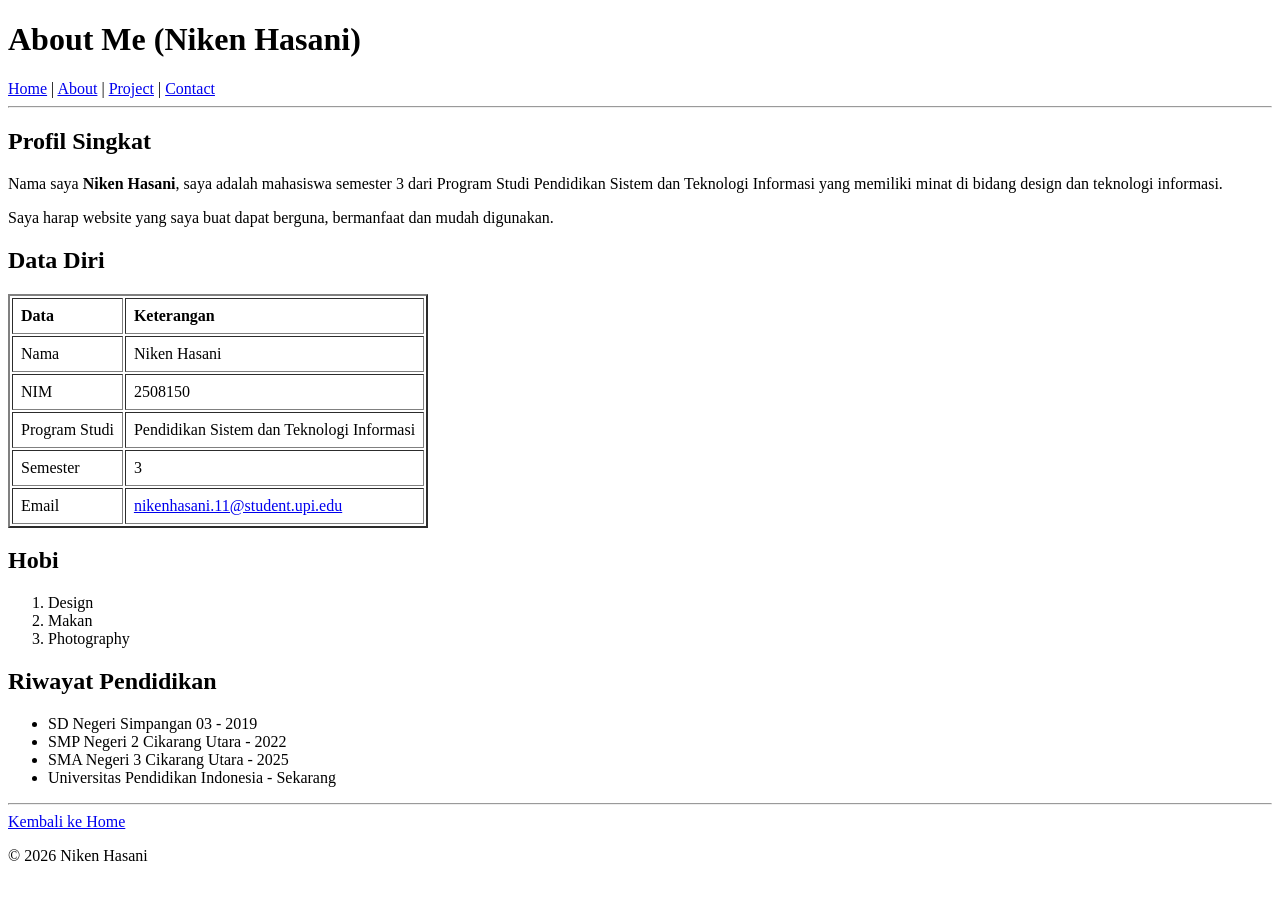
==== about.html @ b6a52de4 "Commit Pertama" ====
<!doctype html>
<html lang="id">
  <head>
    <meta charset="UTF-8" />
    <title>Niken Hasani's Profile</title>
  </head>
  <body>
    <h1>About Me (Niken Hasani)</h1>
    <nav>
      <a href="home.html">Home</a> | <a href="about.html">About</a> |
      <a href="project.html">Project</a> | <a href="contact.html">Contact</a>
    </nav>
    <hr />
    <h2>Profil Singkat</h2>
    <p>
      Nama saya <strong>Niken Hasani</strong>, saya adalah mahasiswa semester 3
      dari Program Studi Pendidikan Sistem dan Teknologi Informasi yang memiliki
      minat di bidang design dan teknologi informasi.
    </p>
    <p>
      Saya harap website yang saya buat dapat berguna, bermanfaat dan mudah
      digunakan.
    </p>
    <h2>Data Diri</h2>
    <table border="2" cellpadding="8">
      <tr>
        <td><strong>Data</strong></td>
        <td><strong>Keterangan</strong></td>
      </tr>
      <tr>
        <td>Nama</td>
        <td>Niken Hasani</td>
      </tr>
      <tr>
        <td>NIM</td>
        <td>2508150</td>
      </tr>
      <tr>
        <td>Program Studi</td>
        <td>Pendidikan Sistem dan Teknologi Informasi</td>
      </tr>
      <tr>
        <td>Semester</td>
        <td>3</td>
      </tr>
      <tr>
        <td>Email</td>
        <td>
          <a href="mailto:nikenhasani.11@student.upi.edu"
            >nikenhasani.11@student.upi.edu</a
          >
        </td>
      </tr>
    </table>
    <h2>Hobi</h2>
    <ol>
      <li>Design</li>
      <li>Makan</li>
      <li>Photography</li>
    </ol>
    <h2>Riwayat Pendidikan</h2>
    <ul>
      <li>SD Negeri Simpangan 03 - 2019</li>
      <li>SMP Negeri 2 Cikarang Utara - 2022</li>
      <li>SMA Negeri 3 Cikarang Utara - 2025</li>
      <li>Universitas Pendidikan Indonesia - Sekarang</li>
    </ul>
    <hr />
    <a href="home.html">Kembali ke Home</a>
    <p>© 2026 Niken Hasani</p>
  </body>
</html>
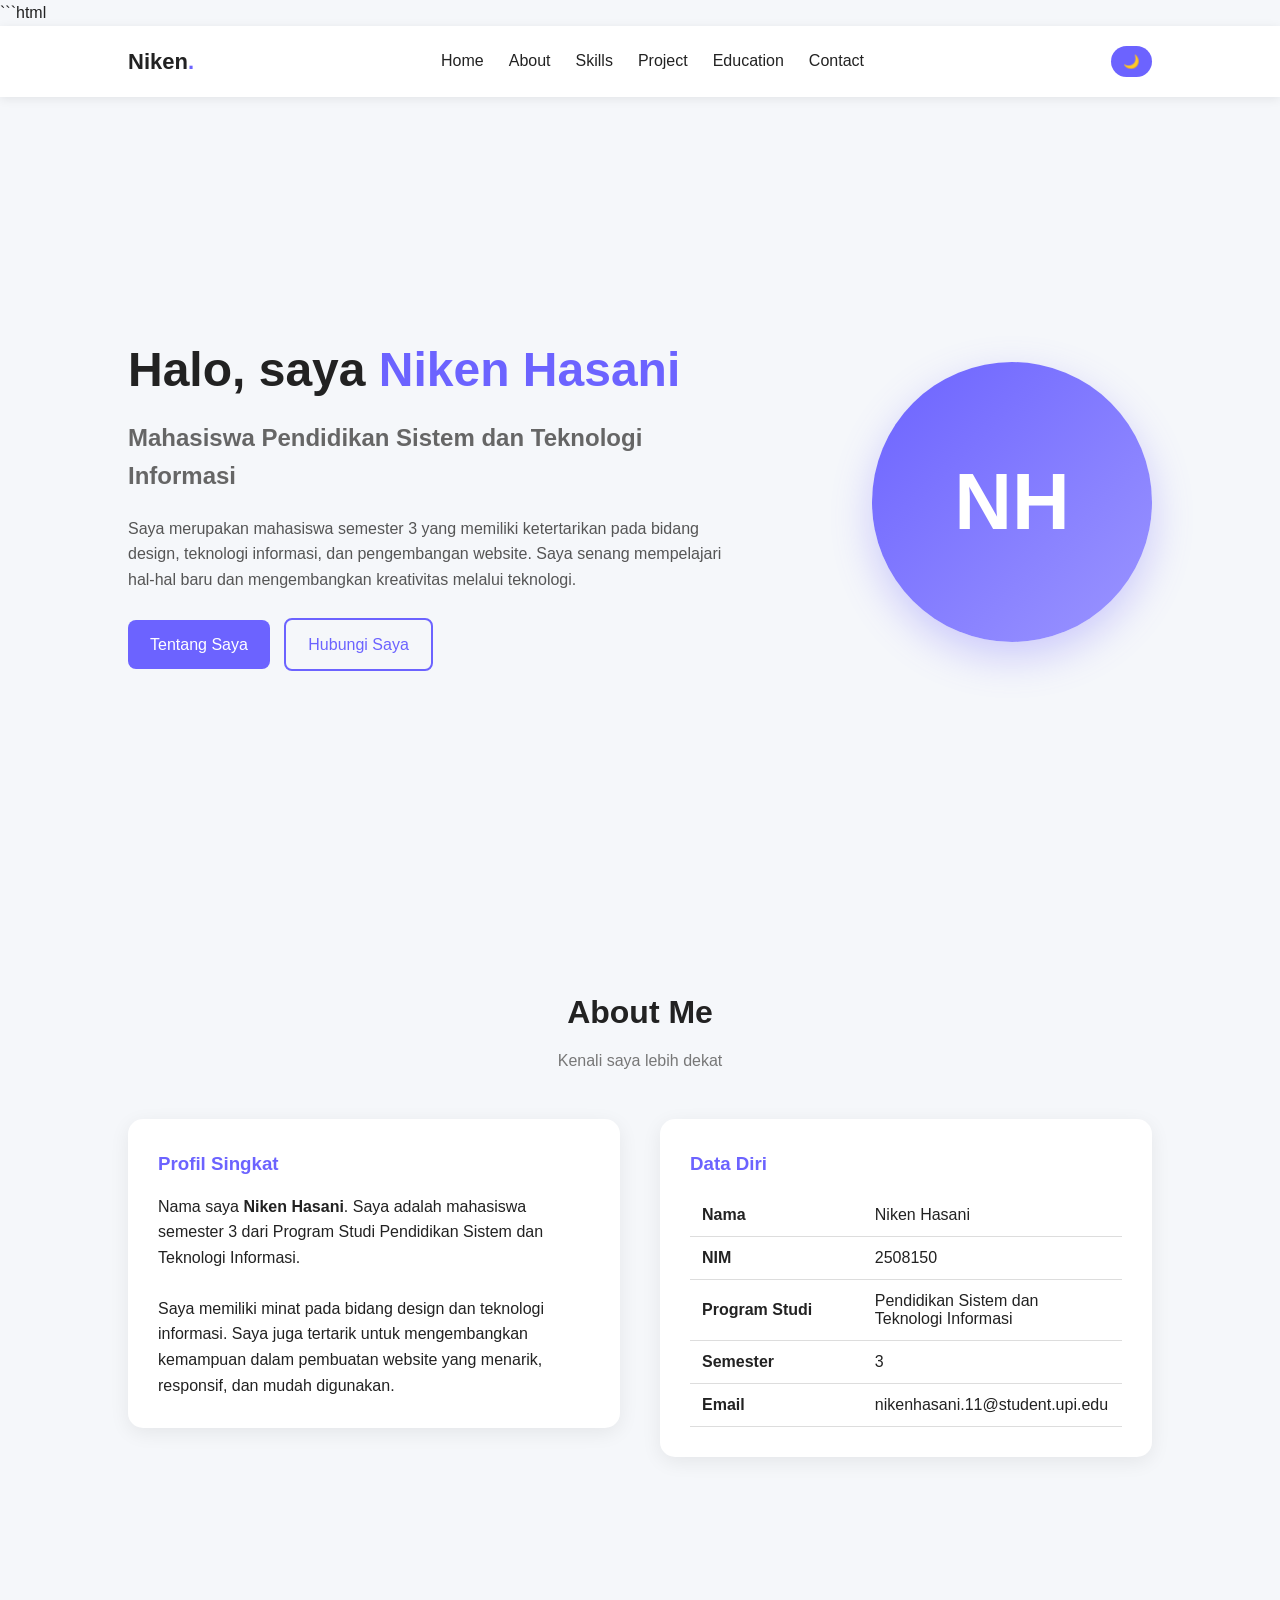
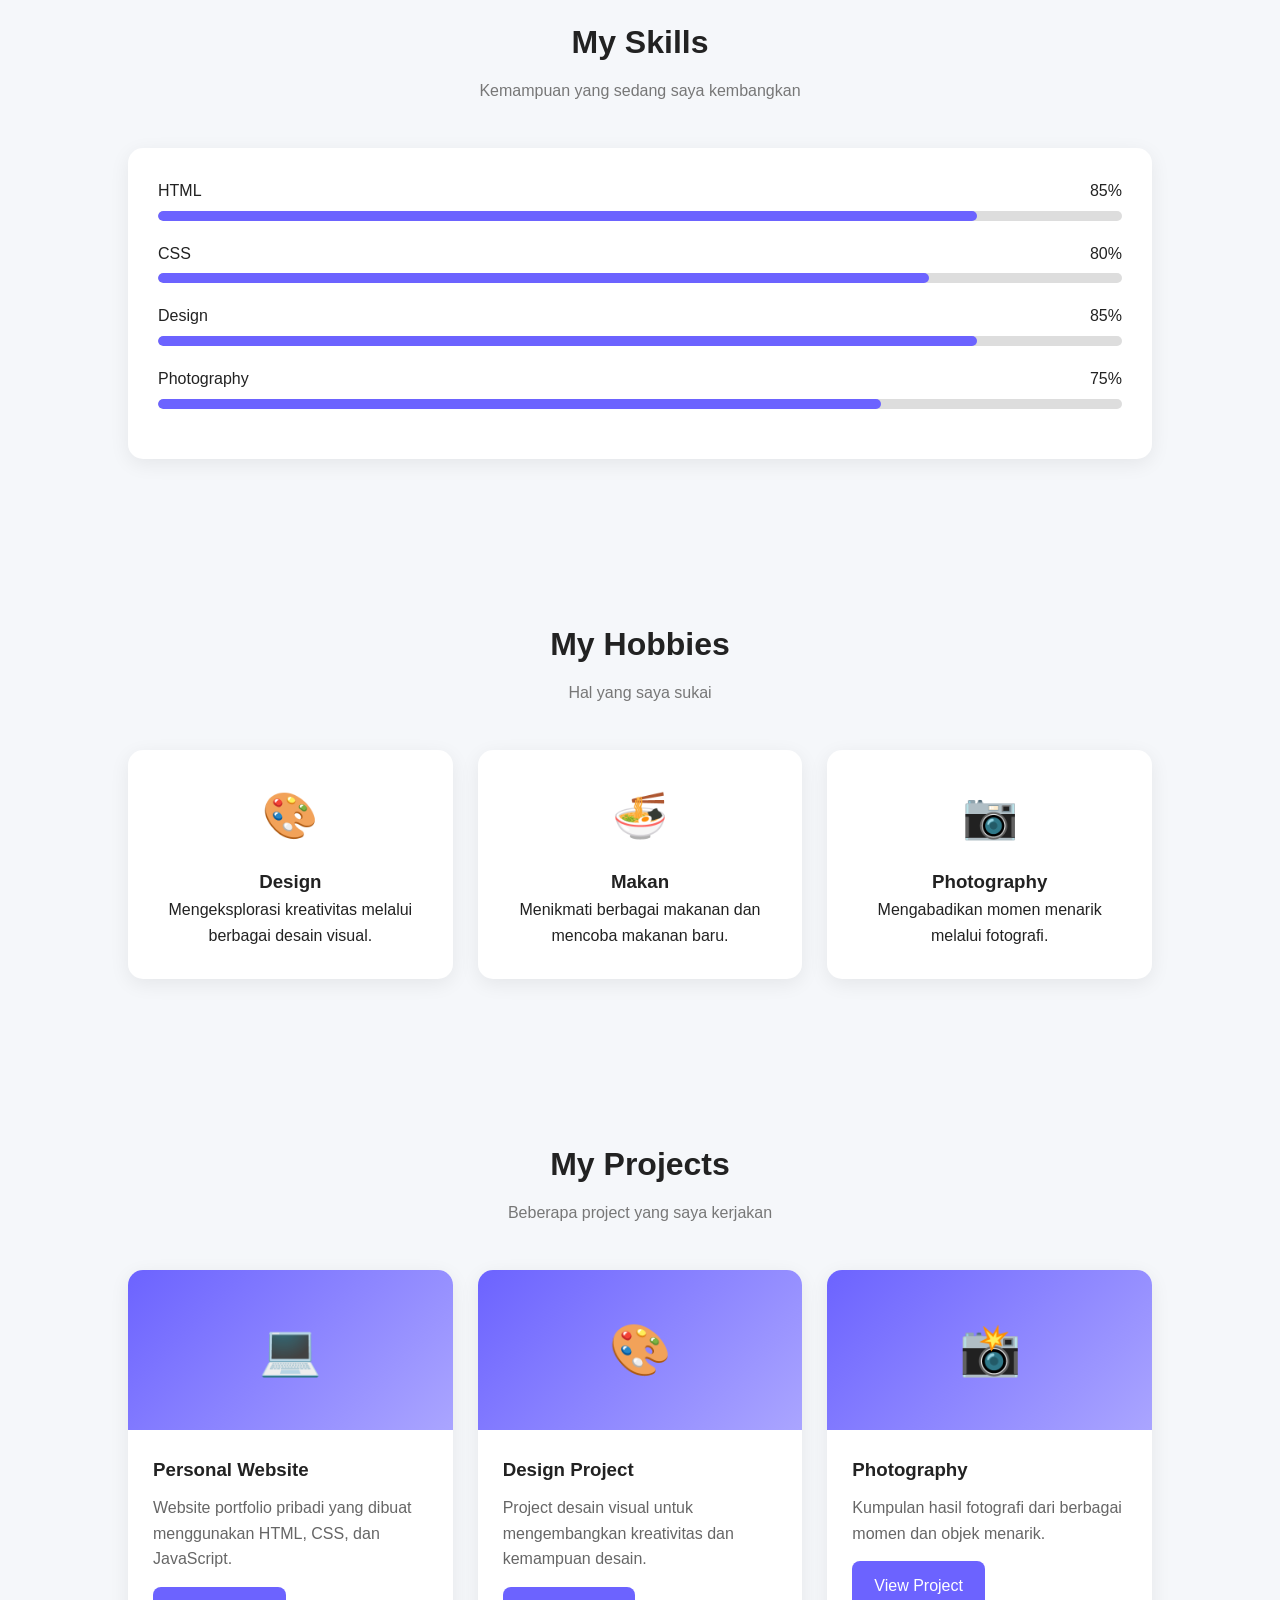
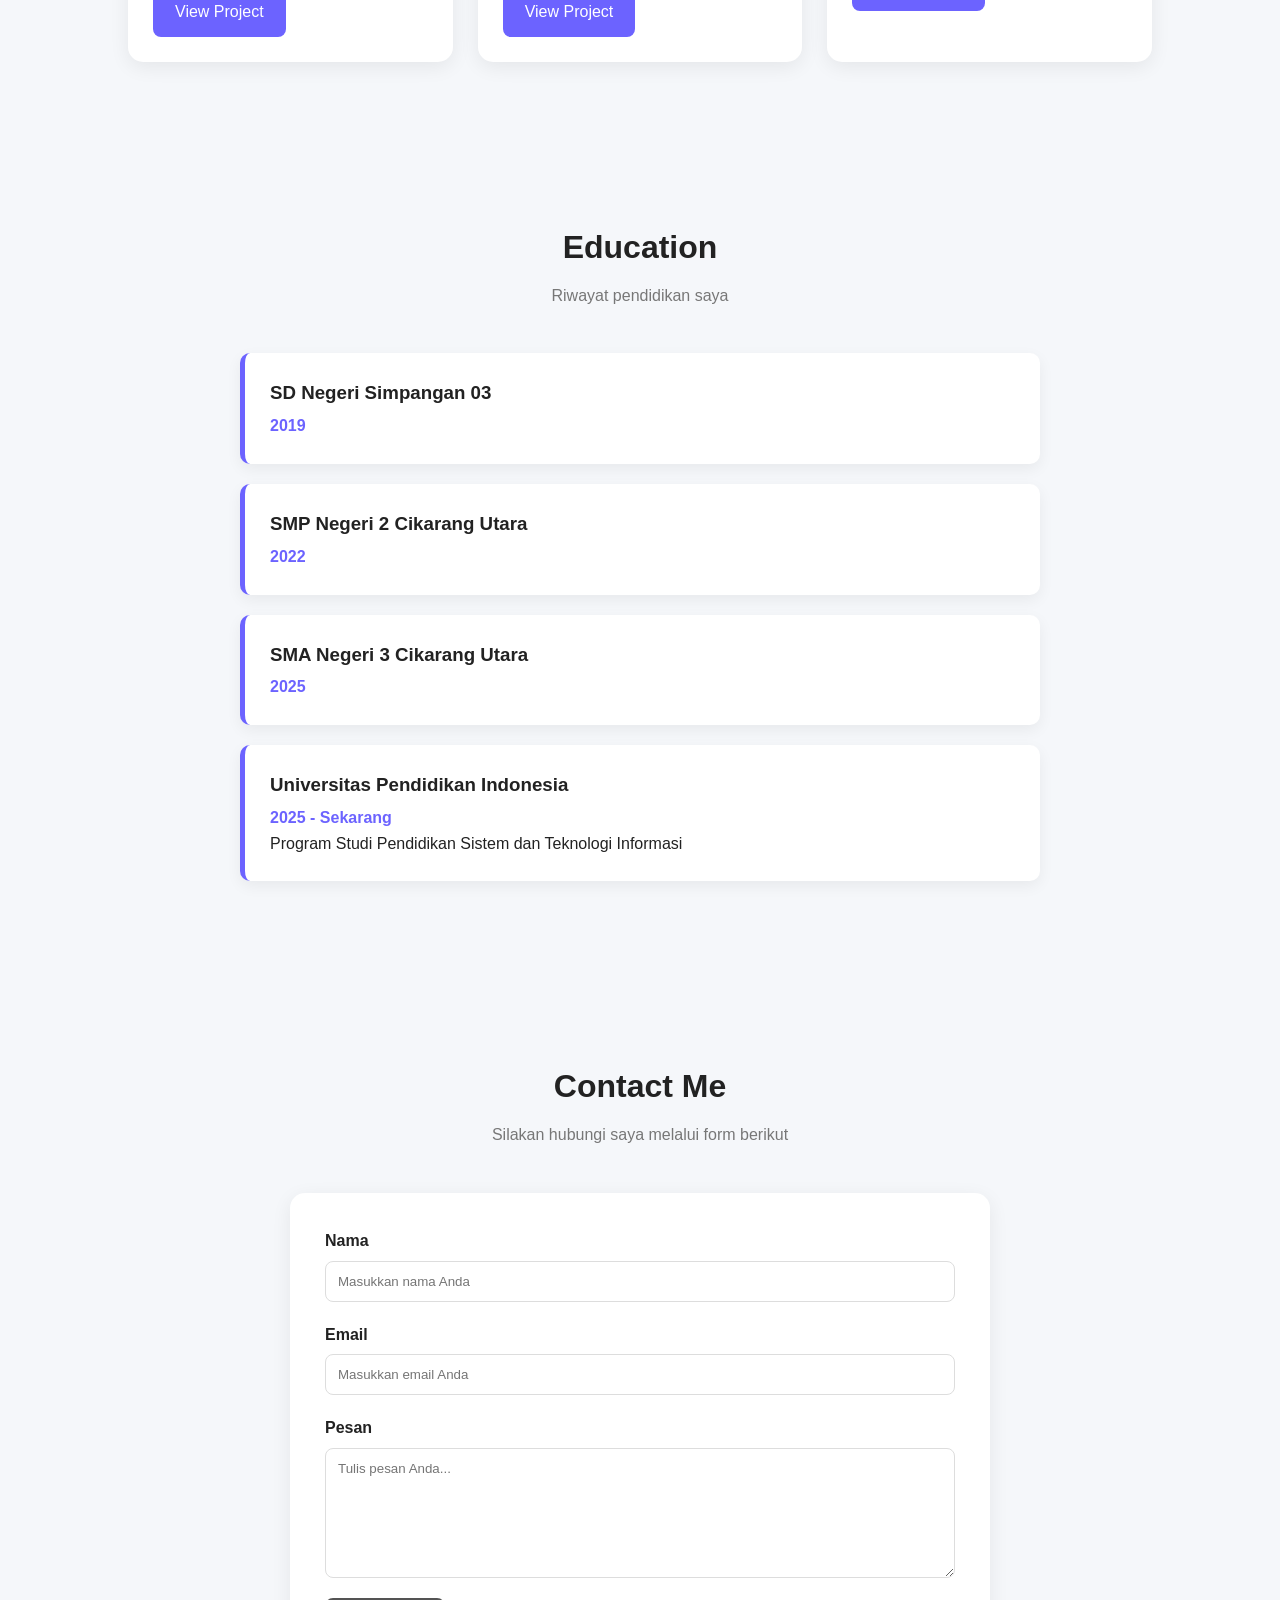
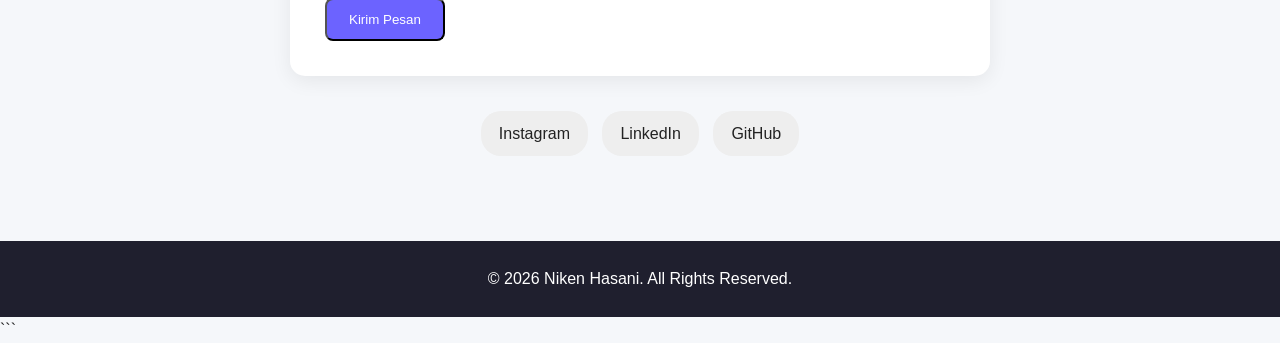
==== commit 25eebbe7: "membuat tab katalog" ====
--- a/about.html
+++ b/about.html
@@ -1,72 +1,941 @@
+```html
 <!doctype html>
 <html lang="id">
   <head>
     <meta charset="UTF-8" />
-    <title>Niken Hasani's Profile</title>
+    <meta name="viewport" content="width=device-width, initial-scale=1.0" />
+
+    <title>Niken Hasani | Portfolio</title>
+
+    <style>
+      /* =========================
+       RESET & GLOBAL
+    ========================== */
+      * {
+        margin: 0;
+        padding: 0;
+        box-sizing: border-box;
+        scroll-behavior: smooth;
+      }
+
+      body {
+        font-family: Arial, Helvetica, sans-serif;
+        line-height: 1.6;
+        background: #f5f7fa;
+        color: #222;
+        transition: 0.3s;
+      }
+
+      a {
+        text-decoration: none;
+        color: inherit;
+      }
+
+      section {
+        padding: 80px 10%;
+      }
+
+      /* =========================
+       NAVBAR
+    ========================== */
+      nav {
+        position: sticky;
+        top: 0;
+        z-index: 1000;
+
+        display: flex;
+        justify-content: space-between;
+        align-items: center;
+
+        padding: 18px 10%;
+        background: white;
+        box-shadow: 0 2px 10px rgba(0, 0, 0, 0.08);
+      }
+
+      .logo {
+        font-size: 22px;
+        font-weight: bold;
+      }
+
+      .logo span {
+        color: #6c63ff;
+      }
+
+      .nav-links {
+        display: flex;
+        gap: 25px;
+        list-style: none;
+      }
+
+      .nav-links a {
+        font-weight: 500;
+        transition: 0.3s;
+      }
+
+      .nav-links a:hover {
+        color: #6c63ff;
+      }
+
+      .theme-btn {
+        border: none;
+        background: #6c63ff;
+        color: white;
+        padding: 8px 12px;
+        border-radius: 20px;
+        cursor: pointer;
+      }
+
+      /* =========================
+       HERO
+    ========================== */
+      .hero {
+        min-height: 90vh;
+        display: flex;
+        justify-content: space-between;
+        align-items: center;
+        gap: 40px;
+      }
+
+      .hero-text {
+        max-width: 600px;
+        animation: fadeIn 1.2s ease;
+      }
+
+      .hero-text h1 {
+        font-size: 48px;
+        margin-bottom: 10px;
+      }
+
+      .hero-text h1 span {
+        color: #6c63ff;
+      }
+
+      .hero-text h2 {
+        color: #666;
+        margin-bottom: 20px;
+      }
+
+      .hero-text p {
+        margin-bottom: 25px;
+        color: #555;
+      }
+
+      .btn {
+        display: inline-block;
+        background: #6c63ff;
+        color: white;
+        padding: 12px 22px;
+        border-radius: 8px;
+        margin-right: 10px;
+        transition: 0.3s;
+      }
+
+      .btn:hover {
+        transform: translateY(-3px);
+        background: #574fd6;
+      }
+
+      .btn-outline {
+        background: transparent;
+        color: #6c63ff;
+        border: 2px solid #6c63ff;
+      }
+
+      .btn-outline:hover {
+        background: #6c63ff;
+        color: white;
+      }
+
+      .profile-image {
+        width: 280px;
+        height: 280px;
+        border-radius: 50%;
+        background: linear-gradient(135deg, #6c63ff, #9b95ff);
+        display: flex;
+        align-items: center;
+        justify-content: center;
+        color: white;
+        font-size: 80px;
+        font-weight: bold;
+        box-shadow: 0 15px 40px rgba(108, 99, 255, 0.3);
+      }
+
+      /* =========================
+       SECTION TITLE
+    ========================== */
+      .section-title {
+        text-align: center;
+        margin-bottom: 45px;
+      }
+
+      .section-title h2 {
+        font-size: 32px;
+        margin-bottom: 10px;
+      }
+
+      .section-title p {
+        color: #777;
+      }
+
+      /* =========================
+       ABOUT
+    ========================== */
+      .about-container {
+        display: grid;
+        grid-template-columns: 1fr 1fr;
+        gap: 40px;
+        align-items: start;
+      }
+
+      .about-card {
+        background: white;
+        padding: 30px;
+        border-radius: 15px;
+        box-shadow: 0 5px 20px rgba(0, 0, 0, 0.07);
+      }
+
+      .about-card h3 {
+        margin-bottom: 15px;
+        color: #6c63ff;
+      }
+
+      table {
+        width: 100%;
+        border-collapse: collapse;
+      }
+
+      td {
+        padding: 12px;
+        border-bottom: 1px solid #ddd;
+      }
+
+      td:first-child {
+        font-weight: bold;
+        width: 40%;
+      }
+
+      /* =========================
+       SKILLS
+    ========================== */
+      .skills {
+        margin-top: 25px;
+      }
+
+      .skill {
+        margin-bottom: 20px;
+      }
+
+      .skill-info {
+        display: flex;
+        justify-content: space-between;
+        margin-bottom: 7px;
+      }
+
+      .skill-bar {
+        height: 10px;
+        background: #ddd;
+        border-radius: 10px;
+        overflow: hidden;
+      }
+
+      .skill-progress {
+        height: 100%;
+        background: #6c63ff;
+        border-radius: 10px;
+      }
+
+      /* =========================
+       HOBI
+    ========================== */
+      .hobby-container {
+        display: grid;
+        grid-template-columns: repeat(3, 1fr);
+        gap: 25px;
+      }
+
+      .hobby-card {
+        background: white;
+        padding: 30px;
+        text-align: center;
+        border-radius: 15px;
+        transition: 0.3s;
+        box-shadow: 0 5px 20px rgba(0, 0, 0, 0.07);
+      }
+
+      .hobby-card:hover {
+        transform: translateY(-8px);
+      }
+
+      .hobby-icon {
+        font-size: 45px;
+        margin-bottom: 15px;
+      }
+
+      /* =========================
+       PROJECT
+    ========================== */
+      .project-container {
+        display: grid;
+        grid-template-columns: repeat(3, 1fr);
+        gap: 25px;
+      }
+
+      .project-card {
+        background: white;
+        border-radius: 15px;
+        overflow: hidden;
+        box-shadow: 0 5px 20px rgba(0, 0, 0, 0.07);
+        transition: 0.3s;
+      }
+
+      .project-card:hover {
+        transform: translateY(-8px);
+      }
+
+      .project-image {
+        height: 160px;
+        background: linear-gradient(135deg, #6c63ff, #aaa5ff);
+        display: flex;
+        justify-content: center;
+        align-items: center;
+        color: white;
+        font-size: 50px;
+      }
+
+      .project-content {
+        padding: 25px;
+      }
+
+      .project-content h3 {
+        margin-bottom: 10px;
+      }
+
+      .project-content p {
+        color: #666;
+        margin-bottom: 15px;
+      }
+
+      /* =========================
+       EDUCATION
+    ========================== */
+      .education {
+        max-width: 800px;
+        margin: auto;
+      }
+
+      .education-item {
+        background: white;
+        padding: 25px;
+        margin-bottom: 20px;
+        border-left: 5px solid #6c63ff;
+        border-radius: 10px;
+        box-shadow: 0 5px 15px rgba(0, 0, 0, 0.06);
+      }
+
+      .education-item h3 {
+        margin-bottom: 5px;
+      }
+
+      .education-item span {
+        color: #6c63ff;
+        font-weight: bold;
+      }
+
+      /* =========================
+       CONTACT
+    ========================== */
+      .contact-form {
+        max-width: 700px;
+        margin: auto;
+        background: white;
+        padding: 35px;
+        border-radius: 15px;
+        box-shadow: 0 5px 20px rgba(0, 0, 0, 0.07);
+      }
+
+      .form-group {
+        margin-bottom: 20px;
+      }
+
+      .form-group label {
+        display: block;
+        margin-bottom: 7px;
+        font-weight: bold;
+      }
+
+      .form-group input,
+      .form-group textarea {
+        width: 100%;
+        padding: 12px;
+        border: 1px solid #ddd;
+        border-radius: 8px;
+        font-family: inherit;
+      }
+
+      .form-group textarea {
+        height: 130px;
+        resize: vertical;
+      }
+
+      /* =========================
+       SOCIAL MEDIA
+    ========================== */
+      .social {
+        text-align: center;
+        margin-top: 30px;
+      }
+
+      .social a {
+        display: inline-block;
+        margin: 5px;
+        padding: 10px 18px;
+        background: #eee;
+        border-radius: 20px;
+        transition: 0.3s;
+      }
+
+      .social a:hover {
+        background: #6c63ff;
+        color: white;
+      }
+
+      /* =========================
+       FOOTER
+    ========================== */
+      footer {
+        text-align: center;
+        padding: 25px;
+        background: #1f1f2e;
+        color: white;
+      }
+
+      /* =========================
+       BACK TO TOP
+    ========================== */
+      #topBtn {
+        position: fixed;
+        right: 25px;
+        bottom: 25px;
+
+        display: none;
+
+        border: none;
+        background: #6c63ff;
+        color: white;
+
+        width: 45px;
+        height: 45px;
+
+        border-radius: 50%;
+        cursor: pointer;
+
+        font-size: 20px;
+      }
+
+      /* =========================
+       DARK MODE
+    ========================== */
+      body.dark {
+        background: #121212;
+        color: #eee;
+      }
+
+      body.dark nav,
+      body.dark .about-card,
+      body.dark .hobby-card,
+      body.dark .project-card,
+      body.dark .education-item,
+      body.dark .contact-form {
+        background: #1e1e1e;
+        color: #eee;
+      }
+
+      body.dark .hero-text p,
+      body.dark .section-title p,
+      body.dark .project-content p {
+        color: #bbb;
+      }
+
+      body.dark td {
+        border-bottom-color: #444;
+      }
+
+      body.dark .social a {
+        background: #333;
+        color: white;
+      }
+
+      /* =========================
+       ANIMATION
+    ========================== */
+      @keyframes fadeIn {
+        from {
+          opacity: 0;
+          transform: translateY(30px);
+        }
+
+        to {
+          opacity: 1;
+          transform: translateY(0);
+        }
+      }
+
+      /* =========================
+       RESPONSIVE
+    ========================== */
+      @media (max-width: 768px) {
+        nav {
+          flex-direction: column;
+          gap: 15px;
+        }
+
+        .nav-links {
+          gap: 12px;
+          flex-wrap: wrap;
+          justify-content: center;
+        }
+
+        section {
+          padding: 60px 6%;
+        }
+
+        .hero {
+          flex-direction: column-reverse;
+          text-align: center;
+        }
+
+        .hero-text h1 {
+          font-size: 36px;
+        }
+
+        .profile-image {
+          width: 220px;
+          height: 220px;
+          font-size: 60px;
+        }
+
+        .about-container {
+          grid-template-columns: 1fr;
+        }
+
+        .hobby-container,
+        .project-container {
+          grid-template-columns: 1fr;
+        }
+      }
+    </style>
   </head>
+
   <body>
-    <h1>About Me (Niken Hasani)</h1>
+    <!-- =========================
+       NAVIGATION
+  ========================== -->
+
     <nav>
-      <a href="home.html">Home</a> | <a href="about.html">About</a> |
-      <a href="project.html">Project</a> | <a href="contact.html">Contact</a>
+      <div class="logo">Niken<span>.</span></div>
+
+      <ul class="nav-links">
+        <li><a href="#home">Home</a></li>
+        <li><a href="#about">About</a></li>
+        <li><a href="#skills">Skills</a></li>
+        <li><a href="#project">Project</a></li>
+        <li><a href="#education">Education</a></li>
+        <li><a href="#contact">Contact</a></li>
+      </ul>
+
+      <button class="theme-btn" onclick="toggleDarkMode()">🌙</button>
     </nav>
-    <hr />
-    <h2>Profil Singkat</h2>
-    <p>
-      Nama saya <strong>Niken Hasani</strong>, saya adalah mahasiswa semester 3
-      dari Program Studi Pendidikan Sistem dan Teknologi Informasi yang memiliki
-      minat di bidang design dan teknologi informasi.
-    </p>
-    <p>
-      Saya harap website yang saya buat dapat berguna, bermanfaat dan mudah
-      digunakan.
-    </p>
-    <h2>Data Diri</h2>
-    <table border="2" cellpadding="8">
-      <tr>
-        <td><strong>Data</strong></td>
-        <td><strong>Keterangan</strong></td>
-      </tr>
-      <tr>
-        <td>Nama</td>
-        <td>Niken Hasani</td>
-      </tr>
-      <tr>
-        <td>NIM</td>
-        <td>2508150</td>
-      </tr>
-      <tr>
-        <td>Program Studi</td>
-        <td>Pendidikan Sistem dan Teknologi Informasi</td>
-      </tr>
-      <tr>
-        <td>Semester</td>
-        <td>3</td>
-      </tr>
-      <tr>
-        <td>Email</td>
-        <td>
-          <a href="mailto:nikenhasani.11@student.upi.edu"
-            >nikenhasani.11@student.upi.edu</a
-          >
-        </td>
-      </tr>
-    </table>
-    <h2>Hobi</h2>
-    <ol>
-      <li>Design</li>
-      <li>Makan</li>
-      <li>Photography</li>
-    </ol>
-    <h2>Riwayat Pendidikan</h2>
-    <ul>
-      <li>SD Negeri Simpangan 03 - 2019</li>
-      <li>SMP Negeri 2 Cikarang Utara - 2022</li>
-      <li>SMA Negeri 3 Cikarang Utara - 2025</li>
-      <li>Universitas Pendidikan Indonesia - Sekarang</li>
-    </ul>
-    <hr />
-    <a href="home.html">Kembali ke Home</a>
-    <p>© 2026 Niken Hasani</p>
+
+    <!-- =========================
+       HOME
+  ========================== -->
+
+    <section id="home" class="hero">
+      <div class="hero-text">
+        <h1>Halo, saya <span>Niken Hasani</span></h1>
+
+        <h2>Mahasiswa Pendidikan Sistem dan Teknologi Informasi</h2>
+
+        <p>
+          Saya merupakan mahasiswa semester 3 yang memiliki ketertarikan pada
+          bidang design, teknologi informasi, dan pengembangan website. Saya
+          senang mempelajari hal-hal baru dan mengembangkan kreativitas melalui
+          teknologi.
+        </p>
+
+        <a href="#about" class="btn"> Tentang Saya </a>
+
+        <a href="#contact" class="btn btn-outline"> Hubungi Saya </a>
+      </div>
+
+      <div class="profile-image">NH</div>
+    </section>
+
+    <!-- =========================
+       ABOUT
+  ========================== -->
+
+    <section id="about">
+      <div class="section-title">
+        <h2>About Me</h2>
+        <p>Kenali saya lebih dekat</p>
+      </div>
+
+      <div class="about-container">
+        <div class="about-card">
+          <h3>Profil Singkat</h3>
+
+          <p>
+            Nama saya <strong>Niken Hasani</strong>. Saya adalah mahasiswa
+            semester 3 dari Program Studi Pendidikan Sistem dan Teknologi
+            Informasi.
+          </p>
+
+          <br />
+
+          <p>
+            Saya memiliki minat pada bidang design dan teknologi informasi. Saya
+            juga tertarik untuk mengembangkan kemampuan dalam pembuatan website
+            yang menarik, responsif, dan mudah digunakan.
+          </p>
+        </div>
+
+        <div class="about-card">
+          <h3>Data Diri</h3>
+
+          <table>
+            <tr>
+              <td>Nama</td>
+              <td>Niken Hasani</td>
+            </tr>
+
+            <tr>
+              <td>NIM</td>
+              <td>2508150</td>
+            </tr>
+
+            <tr>
+              <td>Program Studi</td>
+              <td>Pendidikan Sistem dan Teknologi Informasi</td>
+            </tr>
+
+            <tr>
+              <td>Semester</td>
+              <td>3</td>
+            </tr>
+
+            <tr>
+              <td>Email</td>
+              <td>
+                <a href="mailto:nikenhasani.11@student.upi.edu">
+                  nikenhasani.11@student.upi.edu
+                </a>
+              </td>
+            </tr>
+          </table>
+        </div>
+      </div>
+    </section>
+
+    <!-- =========================
+       SKILLS
+  ========================== -->
+
+    <section id="skills">
+      <div class="section-title">
+        <h2>My Skills</h2>
+        <p>Kemampuan yang sedang saya kembangkan</p>
+      </div>
+
+      <div class="about-card skills">
+        <div class="skill">
+          <div class="skill-info">
+            <span>HTML</span>
+            <span>85%</span>
+          </div>
+
+          <div class="skill-bar">
+            <div class="skill-progress" style="width: 85%"></div>
+          </div>
+        </div>
+
+        <div class="skill">
+          <div class="skill-info">
+            <span>CSS</span>
+            <span>80%</span>
+          </div>
+
+          <div class="skill-bar">
+            <div class="skill-progress" style="width: 80%"></div>
+          </div>
+        </div>
+
+        <div class="skill">
+          <div class="skill-info">
+            <span>Design</span>
+            <span>85%</span>
+          </div>
+
+          <div class="skill-bar">
+            <div class="skill-progress" style="width: 85%"></div>
+          </div>
+        </div>
+
+        <div class="skill">
+          <div class="skill-info">
+            <span>Photography</span>
+            <span>75%</span>
+          </div>
+
+          <div class="skill-bar">
+            <div class="skill-progress" style="width: 75%"></div>
+          </div>
+        </div>
+      </div>
+    </section>
+
+    <!-- =========================
+       HOBBY
+  ========================== -->
+
+    <section>
+      <div class="section-title">
+        <h2>My Hobbies</h2>
+        <p>Hal yang saya sukai</p>
+      </div>
+
+      <div class="hobby-container">
+        <div class="hobby-card">
+          <div class="hobby-icon">🎨</div>
+          <h3>Design</h3>
+          <p>Mengeksplorasi kreativitas melalui berbagai desain visual.</p>
+        </div>
+
+        <div class="hobby-card">
+          <div class="hobby-icon">🍜</div>
+          <h3>Makan</h3>
+          <p>Menikmati berbagai makanan dan mencoba makanan baru.</p>
+        </div>
+
+        <div class="hobby-card">
+          <div class="hobby-icon">📷</div>
+          <h3>Photography</h3>
+          <p>Mengabadikan momen menarik melalui fotografi.</p>
+        </div>
+      </div>
+    </section>
+
+    <!-- =========================
+       PROJECT
+  ========================== -->
+
+    <section id="project">
+      <div class="section-title">
+        <h2>My Projects</h2>
+        <p>Beberapa project yang saya kerjakan</p>
+      </div>
+
+      <div class="project-container">
+        <div class="project-card">
+          <div class="project-image">💻</div>
+
+          <div class="project-content">
+            <h3>Personal Website</h3>
+
+            <p>
+              Website portfolio pribadi yang dibuat menggunakan HTML, CSS, dan
+              JavaScript.
+            </p>
+
+            <a href="#" class="btn"> View Project </a>
+          </div>
+        </div>
+
+        <div class="project-card">
+          <div class="project-image">🎨</div>
+
+          <div class="project-content">
+            <h3>Design Project</h3>
+
+            <p>
+              Project desain visual untuk mengembangkan kreativitas dan
+              kemampuan desain.
+            </p>
+
+            <a href="#" class="btn"> View Project </a>
+          </div>
+        </div>
+
+        <div class="project-card">
+          <div class="project-image">📸</div>
+
+          <div class="project-content">
+            <h3>Photography</h3>
+
+            <p>
+              Kumpulan hasil fotografi dari berbagai momen dan objek menarik.
+            </p>
+
+            <a href="#" class="btn"> View Project </a>
+          </div>
+        </div>
+      </div>
+    </section>
+
+    <!-- =========================
+       EDUCATION
+  ========================== -->
+
+    <section id="education">
+      <div class="section-title">
+        <h2>Education</h2>
+        <p>Riwayat pendidikan saya</p>
+      </div>
+
+      <div class="education">
+        <div class="education-item">
+          <h3>SD Negeri Simpangan 03</h3>
+          <span>2019</span>
+        </div>
+
+        <div class="education-item">
+          <h3>SMP Negeri 2 Cikarang Utara</h3>
+          <span>2022</span>
+        </div>
+
+        <div class="education-item">
+          <h3>SMA Negeri 3 Cikarang Utara</h3>
+          <span>2025</span>
+        </div>
+
+        <div class="education-item">
+          <h3>Universitas Pendidikan Indonesia</h3>
+          <span>2025 - Sekarang</span>
+
+          <p>Program Studi Pendidikan Sistem dan Teknologi Informasi</p>
+        </div>
+      </div>
+    </section>
+
+    <!-- =========================
+       CONTACT
+  ========================== -->
+
+    <section id="contact">
+      <div class="section-title">
+        <h2>Contact Me</h2>
+        <p>Silakan hubungi saya melalui form berikut</p>
+      </div>
+
+      <form class="contact-form" onsubmit="sendMessage(event)">
+        <div class="form-group">
+          <label for="name"> Nama </label>
+
+          <input
+            type="text"
+            id="name"
+            placeholder="Masukkan nama Anda"
+            required
+          />
+        </div>
+
+        <div class="form-group">
+          <label for="email"> Email </label>
+
+          <input
+            type="email"
+            id="email"
+            placeholder="Masukkan email Anda"
+            required
+          />
+        </div>
+
+        <div class="form-group">
+          <label for="message"> Pesan </label>
+
+          <textarea
+            id="message"
+            placeholder="Tulis pesan Anda..."
+            required
+          ></textarea>
+        </div>
+
+        <button type="submit" class="btn">Kirim Pesan</button>
+      </form>
+
+      <div class="social">
+        <a href="#"> Instagram </a>
+
+        <a href="#"> LinkedIn </a>
+
+        <a href="#"> GitHub </a>
+      </div>
+    </section>
+
+    <!-- =========================
+       BACK TO TOP
+  ========================== -->
+
+    <button id="topBtn" onclick="scrollToTop()">↑</button>
+
+    <!-- =========================
+       FOOTER
+  ========================== -->
+
+    <footer>
+      <p>© <span id="year"></span> Niken Hasani. All Rights Reserved.</p>
+    </footer>
+
+    <!-- =========================
+       JAVASCRIPT
+  ========================== -->
+
+    <script>
+      // Tahun otomatis
+      document.getElementById("year").textContent = new Date().getFullYear();
+
+      // Dark Mode
+      function toggleDarkMode() {
+        document.body.classList.toggle("dark");
+
+        const button = document.querySelector(".theme-btn");
+
+        if (document.body.classList.contains("dark")) {
+          button.textContent = "☀️";
+        } else {
+          button.textContent = "🌙";
+        }
+      }
+
+      // Tombol Back To Top
+      const topButton = document.getElementById("topBtn");
+
+      window.addEventListener("scroll", function () {
+        if (window.scrollY > 300) {
+          topButton.style.display = "block";
+        } else {
+          topButton.style.display = "none";
+        }
+      });
+
+      function scrollToTop() {
+        window.scrollTo({
+          top: 0,
+          behavior: "smooth",
+        });
+      }
+
+      // Form Contact
+      function sendMessage(event) {
+        event.preventDefault();
+
+        const name = document.getElementById("name").value;
+
+        alert("Terima kasih, " + name + "! Pesan Anda berhasil dikirim.");
+
+        document.querySelector(".contact-form").reset();
+      }
+    </script>
   </body>
 </html>
+```
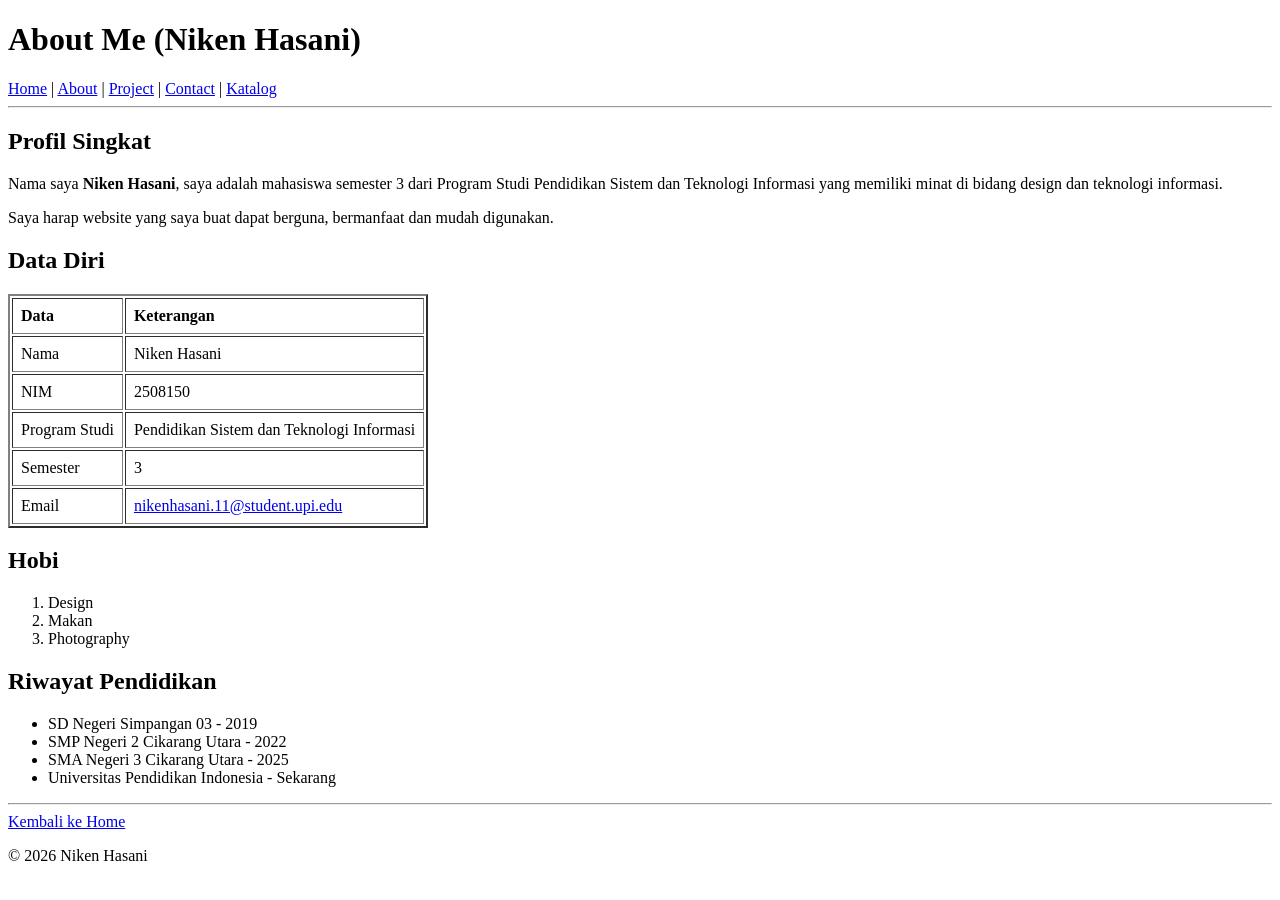
==== commit 0c5adb35: "Menambah Katalog Design" ====
--- a/about.html
+++ b/about.html
@@ -1,941 +1,74 @@
-```html
 <!doctype html>
 <html lang="id">
   <head>
     <meta charset="UTF-8" />
-    <meta name="viewport" content="width=device-width, initial-scale=1.0" />
-
-    <title>Niken Hasani | Portfolio</title>
-
-    <style>
-      /* =========================
-       RESET & GLOBAL
-    ========================== */
-      * {
-        margin: 0;
-        padding: 0;
-        box-sizing: border-box;
-        scroll-behavior: smooth;
-      }
-
-      body {
-        font-family: Arial, Helvetica, sans-serif;
-        line-height: 1.6;
-        background: #f5f7fa;
-        color: #222;
-        transition: 0.3s;
-      }
-
-      a {
-        text-decoration: none;
-        color: inherit;
-      }
-
-      section {
-        padding: 80px 10%;
-      }
-
-      /* =========================
-       NAVBAR
-    ========================== */
-      nav {
-        position: sticky;
-        top: 0;
-        z-index: 1000;
-
-        display: flex;
-        justify-content: space-between;
-        align-items: center;
-
-        padding: 18px 10%;
-        background: white;
-        box-shadow: 0 2px 10px rgba(0, 0, 0, 0.08);
-      }
-
-      .logo {
-        font-size: 22px;
-        font-weight: bold;
-      }
-
-      .logo span {
-        color: #6c63ff;
-      }
-
-      .nav-links {
-        display: flex;
-        gap: 25px;
-        list-style: none;
-      }
-
-      .nav-links a {
-        font-weight: 500;
-        transition: 0.3s;
-      }
-
-      .nav-links a:hover {
-        color: #6c63ff;
-      }
-
-      .theme-btn {
-        border: none;
-        background: #6c63ff;
-        color: white;
-        padding: 8px 12px;
-        border-radius: 20px;
-        cursor: pointer;
-      }
-
-      /* =========================
-       HERO
-    ========================== */
-      .hero {
-        min-height: 90vh;
-        display: flex;
-        justify-content: space-between;
-        align-items: center;
-        gap: 40px;
-      }
-
-      .hero-text {
-        max-width: 600px;
-        animation: fadeIn 1.2s ease;
-      }
-
-      .hero-text h1 {
-        font-size: 48px;
-        margin-bottom: 10px;
-      }
-
-      .hero-text h1 span {
-        color: #6c63ff;
-      }
-
-      .hero-text h2 {
-        color: #666;
-        margin-bottom: 20px;
-      }
-
-      .hero-text p {
-        margin-bottom: 25px;
-        color: #555;
-      }
-
-      .btn {
-        display: inline-block;
-        background: #6c63ff;
-        color: white;
-        padding: 12px 22px;
-        border-radius: 8px;
-        margin-right: 10px;
-        transition: 0.3s;
-      }
-
-      .btn:hover {
-        transform: translateY(-3px);
-        background: #574fd6;
-      }
-
-      .btn-outline {
-        background: transparent;
-        color: #6c63ff;
-        border: 2px solid #6c63ff;
-      }
-
-      .btn-outline:hover {
-        background: #6c63ff;
-        color: white;
-      }
-
-      .profile-image {
-        width: 280px;
-        height: 280px;
-        border-radius: 50%;
-        background: linear-gradient(135deg, #6c63ff, #9b95ff);
-        display: flex;
-        align-items: center;
-        justify-content: center;
-        color: white;
-        font-size: 80px;
-        font-weight: bold;
-        box-shadow: 0 15px 40px rgba(108, 99, 255, 0.3);
-      }
-
-      /* =========================
-       SECTION TITLE
-    ========================== */
-      .section-title {
-        text-align: center;
-        margin-bottom: 45px;
-      }
-
-      .section-title h2 {
-        font-size: 32px;
-        margin-bottom: 10px;
-      }
-
-      .section-title p {
-        color: #777;
-      }
-
-      /* =========================
-       ABOUT
-    ========================== */
-      .about-container {
-        display: grid;
-        grid-template-columns: 1fr 1fr;
-        gap: 40px;
-        align-items: start;
-      }
-
-      .about-card {
-        background: white;
-        padding: 30px;
-        border-radius: 15px;
-        box-shadow: 0 5px 20px rgba(0, 0, 0, 0.07);
-      }
-
-      .about-card h3 {
-        margin-bottom: 15px;
-        color: #6c63ff;
-      }
-
-      table {
-        width: 100%;
-        border-collapse: collapse;
-      }
-
-      td {
-        padding: 12px;
-        border-bottom: 1px solid #ddd;
-      }
-
-      td:first-child {
-        font-weight: bold;
-        width: 40%;
-      }
-
-      /* =========================
-       SKILLS
-    ========================== */
-      .skills {
-        margin-top: 25px;
-      }
-
-      .skill {
-        margin-bottom: 20px;
-      }
-
-      .skill-info {
-        display: flex;
-        justify-content: space-between;
-        margin-bottom: 7px;
-      }
-
-      .skill-bar {
-        height: 10px;
-        background: #ddd;
-        border-radius: 10px;
-        overflow: hidden;
-      }
-
-      .skill-progress {
-        height: 100%;
-        background: #6c63ff;
-        border-radius: 10px;
-      }
-
-      /* =========================
-       HOBI
-    ========================== */
-      .hobby-container {
-        display: grid;
-        grid-template-columns: repeat(3, 1fr);
-        gap: 25px;
-      }
-
-      .hobby-card {
-        background: white;
-        padding: 30px;
-        text-align: center;
-        border-radius: 15px;
-        transition: 0.3s;
-        box-shadow: 0 5px 20px rgba(0, 0, 0, 0.07);
-      }
-
-      .hobby-card:hover {
-        transform: translateY(-8px);
-      }
-
-      .hobby-icon {
-        font-size: 45px;
-        margin-bottom: 15px;
-      }
-
-      /* =========================
-       PROJECT
-    ========================== */
-      .project-container {
-        display: grid;
-        grid-template-columns: repeat(3, 1fr);
-        gap: 25px;
-      }
-
-      .project-card {
-        background: white;
-        border-radius: 15px;
-        overflow: hidden;
-        box-shadow: 0 5px 20px rgba(0, 0, 0, 0.07);
-        transition: 0.3s;
-      }
-
-      .project-card:hover {
-        transform: translateY(-8px);
-      }
-
-      .project-image {
-        height: 160px;
-        background: linear-gradient(135deg, #6c63ff, #aaa5ff);
-        display: flex;
-        justify-content: center;
-        align-items: center;
-        color: white;
-        font-size: 50px;
-      }
-
-      .project-content {
-        padding: 25px;
-      }
-
-      .project-content h3 {
-        margin-bottom: 10px;
-      }
-
-      .project-content p {
-        color: #666;
-        margin-bottom: 15px;
-      }
-
-      /* =========================
-       EDUCATION
-    ========================== */
-      .education {
-        max-width: 800px;
-        margin: auto;
-      }
-
-      .education-item {
-        background: white;
-        padding: 25px;
-        margin-bottom: 20px;
-        border-left: 5px solid #6c63ff;
-        border-radius: 10px;
-        box-shadow: 0 5px 15px rgba(0, 0, 0, 0.06);
-      }
-
-      .education-item h3 {
-        margin-bottom: 5px;
-      }
-
-      .education-item span {
-        color: #6c63ff;
-        font-weight: bold;
-      }
-
-      /* =========================
-       CONTACT
-    ========================== */
-      .contact-form {
-        max-width: 700px;
-        margin: auto;
-        background: white;
-        padding: 35px;
-        border-radius: 15px;
-        box-shadow: 0 5px 20px rgba(0, 0, 0, 0.07);
-      }
-
-      .form-group {
-        margin-bottom: 20px;
-      }
-
-      .form-group label {
-        display: block;
-        margin-bottom: 7px;
-        font-weight: bold;
-      }
-
-      .form-group input,
-      .form-group textarea {
-        width: 100%;
-        padding: 12px;
-        border: 1px solid #ddd;
-        border-radius: 8px;
-        font-family: inherit;
-      }
-
-      .form-group textarea {
-        height: 130px;
-        resize: vertical;
-      }
-
-      /* =========================
-       SOCIAL MEDIA
-    ========================== */
-      .social {
-        text-align: center;
-        margin-top: 30px;
-      }
-
-      .social a {
-        display: inline-block;
-        margin: 5px;
-        padding: 10px 18px;
-        background: #eee;
-        border-radius: 20px;
-        transition: 0.3s;
-      }
-
-      .social a:hover {
-        background: #6c63ff;
-        color: white;
-      }
-
-      /* =========================
-       FOOTER
-    ========================== */
-      footer {
-        text-align: center;
-        padding: 25px;
-        background: #1f1f2e;
-        color: white;
-      }
-
-      /* =========================
-       BACK TO TOP
-    ========================== */
-      #topBtn {
-        position: fixed;
-        right: 25px;
-        bottom: 25px;
-
-        display: none;
-
-        border: none;
-        background: #6c63ff;
-        color: white;
-
-        width: 45px;
-        height: 45px;
-
-        border-radius: 50%;
-        cursor: pointer;
-
-        font-size: 20px;
-      }
-
-      /* =========================
-       DARK MODE
-    ========================== */
-      body.dark {
-        background: #121212;
-        color: #eee;
-      }
-
-      body.dark nav,
-      body.dark .about-card,
-      body.dark .hobby-card,
-      body.dark .project-card,
-      body.dark .education-item,
-      body.dark .contact-form {
-        background: #1e1e1e;
-        color: #eee;
-      }
-
-      body.dark .hero-text p,
-      body.dark .section-title p,
-      body.dark .project-content p {
-        color: #bbb;
-      }
-
-      body.dark td {
-        border-bottom-color: #444;
-      }
-
-      body.dark .social a {
-        background: #333;
-        color: white;
-      }
-
-      /* =========================
-       ANIMATION
-    ========================== */
-      @keyframes fadeIn {
-        from {
-          opacity: 0;
-          transform: translateY(30px);
-        }
-
-        to {
-          opacity: 1;
-          transform: translateY(0);
-        }
-      }
-
-      /* =========================
-       RESPONSIVE
-    ========================== */
-      @media (max-width: 768px) {
-        nav {
-          flex-direction: column;
-          gap: 15px;
-        }
-
-        .nav-links {
-          gap: 12px;
-          flex-wrap: wrap;
-          justify-content: center;
-        }
-
-        section {
-          padding: 60px 6%;
-        }
-
-        .hero {
-          flex-direction: column-reverse;
-          text-align: center;
-        }
-
-        .hero-text h1 {
-          font-size: 36px;
-        }
-
-        .profile-image {
-          width: 220px;
-          height: 220px;
-          font-size: 60px;
-        }
-
-        .about-container {
-          grid-template-columns: 1fr;
-        }
-
-        .hobby-container,
-        .project-container {
-          grid-template-columns: 1fr;
-        }
-      }
-    </style>
+    <title>Niken Hasani's Profile</title>
   </head>
 
   <body>
-    <!-- =========================
-       NAVIGATION
-  ========================== -->
-
+    <h1>About Me (Niken Hasani)</h1>
     <nav>
-      <div class="logo">Niken<span>.</span></div>
-
-      <ul class="nav-links">
-        <li><a href="#home">Home</a></li>
-        <li><a href="#about">About</a></li>
-        <li><a href="#skills">Skills</a></li>
-        <li><a href="#project">Project</a></li>
-        <li><a href="#education">Education</a></li>
-        <li><a href="#contact">Contact</a></li>
-      </ul>
-
-      <button class="theme-btn" onclick="toggleDarkMode()">🌙</button>
+      <a href="index.html">Home</a> | <a href="about.html">About</a> |
+      <a href="project.html">Project</a> | <a href="contact.html">Contact</a> |
+      <a href="katalog.html">Katalog</a>
     </nav>
-
-    <!-- =========================
-       HOME
-  ========================== -->
-
-    <section id="home" class="hero">
-      <div class="hero-text">
-        <h1>Halo, saya <span>Niken Hasani</span></h1>
-
-        <h2>Mahasiswa Pendidikan Sistem dan Teknologi Informasi</h2>
-
-        <p>
-          Saya merupakan mahasiswa semester 3 yang memiliki ketertarikan pada
-          bidang design, teknologi informasi, dan pengembangan website. Saya
-          senang mempelajari hal-hal baru dan mengembangkan kreativitas melalui
-          teknologi.
-        </p>
-
-        <a href="#about" class="btn"> Tentang Saya </a>
-
-        <a href="#contact" class="btn btn-outline"> Hubungi Saya </a>
-      </div>
-
-      <div class="profile-image">NH</div>
-    </section>
-
-    <!-- =========================
-       ABOUT
-  ========================== -->
-
-    <section id="about">
-      <div class="section-title">
-        <h2>About Me</h2>
-        <p>Kenali saya lebih dekat</p>
-      </div>
-
-      <div class="about-container">
-        <div class="about-card">
-          <h3>Profil Singkat</h3>
-
-          <p>
-            Nama saya <strong>Niken Hasani</strong>. Saya adalah mahasiswa
-            semester 3 dari Program Studi Pendidikan Sistem dan Teknologi
-            Informasi.
-          </p>
-
-          <br />
-
-          <p>
-            Saya memiliki minat pada bidang design dan teknologi informasi. Saya
-            juga tertarik untuk mengembangkan kemampuan dalam pembuatan website
-            yang menarik, responsif, dan mudah digunakan.
-          </p>
-        </div>
-
-        <div class="about-card">
-          <h3>Data Diri</h3>
-
-          <table>
-            <tr>
-              <td>Nama</td>
-              <td>Niken Hasani</td>
-            </tr>
-
-            <tr>
-              <td>NIM</td>
-              <td>2508150</td>
-            </tr>
-
-            <tr>
-              <td>Program Studi</td>
-              <td>Pendidikan Sistem dan Teknologi Informasi</td>
-            </tr>
-
-            <tr>
-              <td>Semester</td>
-              <td>3</td>
-            </tr>
-
-            <tr>
-              <td>Email</td>
-              <td>
-                <a href="mailto:nikenhasani.11@student.upi.edu">
-                  nikenhasani.11@student.upi.edu
-                </a>
-              </td>
-            </tr>
-          </table>
-        </div>
-      </div>
-    </section>
-
-    <!-- =========================
-       SKILLS
-  ========================== -->
-
-    <section id="skills">
-      <div class="section-title">
-        <h2>My Skills</h2>
-        <p>Kemampuan yang sedang saya kembangkan</p>
-      </div>
-
-      <div class="about-card skills">
-        <div class="skill">
-          <div class="skill-info">
-            <span>HTML</span>
-            <span>85%</span>
-          </div>
-
-          <div class="skill-bar">
-            <div class="skill-progress" style="width: 85%"></div>
-          </div>
-        </div>
-
-        <div class="skill">
-          <div class="skill-info">
-            <span>CSS</span>
-            <span>80%</span>
-          </div>
-
-          <div class="skill-bar">
-            <div class="skill-progress" style="width: 80%"></div>
-          </div>
-        </div>
-
-        <div class="skill">
-          <div class="skill-info">
-            <span>Design</span>
-            <span>85%</span>
-          </div>
-
-          <div class="skill-bar">
-            <div class="skill-progress" style="width: 85%"></div>
-          </div>
-        </div>
-
-        <div class="skill">
-          <div class="skill-info">
-            <span>Photography</span>
-            <span>75%</span>
-          </div>
-
-          <div class="skill-bar">
-            <div class="skill-progress" style="width: 75%"></div>
-          </div>
-        </div>
-      </div>
-    </section>
-
-    <!-- =========================
-       HOBBY
-  ========================== -->
-
-    <section>
-      <div class="section-title">
-        <h2>My Hobbies</h2>
-        <p>Hal yang saya sukai</p>
-      </div>
-
-      <div class="hobby-container">
-        <div class="hobby-card">
-          <div class="hobby-icon">🎨</div>
-          <h3>Design</h3>
-          <p>Mengeksplorasi kreativitas melalui berbagai desain visual.</p>
-        </div>
-
-        <div class="hobby-card">
-          <div class="hobby-icon">🍜</div>
-          <h3>Makan</h3>
-          <p>Menikmati berbagai makanan dan mencoba makanan baru.</p>
-        </div>
-
-        <div class="hobby-card">
-          <div class="hobby-icon">📷</div>
-          <h3>Photography</h3>
-          <p>Mengabadikan momen menarik melalui fotografi.</p>
-        </div>
-      </div>
-    </section>
-
-    <!-- =========================
-       PROJECT
-  ========================== -->
-
-    <section id="project">
-      <div class="section-title">
-        <h2>My Projects</h2>
-        <p>Beberapa project yang saya kerjakan</p>
-      </div>
-
-      <div class="project-container">
-        <div class="project-card">
-          <div class="project-image">💻</div>
-
-          <div class="project-content">
-            <h3>Personal Website</h3>
-
-            <p>
-              Website portfolio pribadi yang dibuat menggunakan HTML, CSS, dan
-              JavaScript.
-            </p>
-
-            <a href="#" class="btn"> View Project </a>
-          </div>
-        </div>
-
-        <div class="project-card">
-          <div class="project-image">🎨</div>
-
-          <div class="project-content">
-            <h3>Design Project</h3>
-
-            <p>
-              Project desain visual untuk mengembangkan kreativitas dan
-              kemampuan desain.
-            </p>
-
-            <a href="#" class="btn"> View Project </a>
-          </div>
-        </div>
-
-        <div class="project-card">
-          <div class="project-image">📸</div>
-
-          <div class="project-content">
-            <h3>Photography</h3>
-
-            <p>
-              Kumpulan hasil fotografi dari berbagai momen dan objek menarik.
-            </p>
-
-            <a href="#" class="btn"> View Project </a>
-          </div>
-        </div>
-      </div>
-    </section>
-
-    <!-- =========================
-       EDUCATION
-  ========================== -->
-
-    <section id="education">
-      <div class="section-title">
-        <h2>Education</h2>
-        <p>Riwayat pendidikan saya</p>
-      </div>
-
-      <div class="education">
-        <div class="education-item">
-          <h3>SD Negeri Simpangan 03</h3>
-          <span>2019</span>
-        </div>
-
-        <div class="education-item">
-          <h3>SMP Negeri 2 Cikarang Utara</h3>
-          <span>2022</span>
-        </div>
-
-        <div class="education-item">
-          <h3>SMA Negeri 3 Cikarang Utara</h3>
-          <span>2025</span>
-        </div>
-
-        <div class="education-item">
-          <h3>Universitas Pendidikan Indonesia</h3>
-          <span>2025 - Sekarang</span>
-
-          <p>Program Studi Pendidikan Sistem dan Teknologi Informasi</p>
-        </div>
-      </div>
-    </section>
-
-    <!-- =========================
-       CONTACT
-  ========================== -->
-
-    <section id="contact">
-      <div class="section-title">
-        <h2>Contact Me</h2>
-        <p>Silakan hubungi saya melalui form berikut</p>
-      </div>
-
-      <form class="contact-form" onsubmit="sendMessage(event)">
-        <div class="form-group">
-          <label for="name"> Nama </label>
-
-          <input
-            type="text"
-            id="name"
-            placeholder="Masukkan nama Anda"
-            required
-          />
-        </div>
-
-        <div class="form-group">
-          <label for="email"> Email </label>
-
-          <input
-            type="email"
-            id="email"
-            placeholder="Masukkan email Anda"
-            required
-          />
-        </div>
-
-        <div class="form-group">
-          <label for="message"> Pesan </label>
-
-          <textarea
-            id="message"
-            placeholder="Tulis pesan Anda..."
-            required
-          ></textarea>
-        </div>
-
-        <button type="submit" class="btn">Kirim Pesan</button>
-      </form>
-
-      <div class="social">
-        <a href="#"> Instagram </a>
-
-        <a href="#"> LinkedIn </a>
-
-        <a href="#"> GitHub </a>
-      </div>
-    </section>
-
-    <!-- =========================
-       BACK TO TOP
-  ========================== -->
-
-    <button id="topBtn" onclick="scrollToTop()">↑</button>
-
-    <!-- =========================
-       FOOTER
-  ========================== -->
-
-    <footer>
-      <p>© <span id="year"></span> Niken Hasani. All Rights Reserved.</p>
-    </footer>
-
-    <!-- =========================
-       JAVASCRIPT
-  ========================== -->
-
-    <script>
-      // Tahun otomatis
-      document.getElementById("year").textContent = new Date().getFullYear();
-
-      // Dark Mode
-      function toggleDarkMode() {
-        document.body.classList.toggle("dark");
-
-        const button = document.querySelector(".theme-btn");
-
-        if (document.body.classList.contains("dark")) {
-          button.textContent = "☀️";
-        } else {
-          button.textContent = "🌙";
-        }
-      }
-
-      // Tombol Back To Top
-      const topButton = document.getElementById("topBtn");
-
-      window.addEventListener("scroll", function () {
-        if (window.scrollY > 300) {
-          topButton.style.display = "block";
-        } else {
-          topButton.style.display = "none";
-        }
-      });
-
-      function scrollToTop() {
-        window.scrollTo({
-          top: 0,
-          behavior: "smooth",
-        });
-      }
-
-      // Form Contact
-      function sendMessage(event) {
-        event.preventDefault();
-
-        const name = document.getElementById("name").value;
-
-        alert("Terima kasih, " + name + "! Pesan Anda berhasil dikirim.");
-
-        document.querySelector(".contact-form").reset();
-      }
-    </script>
+    <hr />
+    <h2>Profil Singkat</h2>
+    <p>
+      Nama saya <strong>Niken Hasani</strong>, saya adalah mahasiswa semester 3
+      dari Program Studi Pendidikan Sistem dan Teknologi Informasi yang memiliki
+      minat di bidang design dan teknologi informasi.
+    </p>
+    <p>
+      Saya harap website yang saya buat dapat berguna, bermanfaat dan mudah
+      digunakan.
+    </p>
+    <h2>Data Diri</h2>
+    <table border="2" cellpadding="8">
+      <tr>
+        <td><strong>Data</strong></td>
+        <td><strong>Keterangan</strong></td>
+      </tr>
+      <tr>
+        <td>Nama</td>
+        <td>Niken Hasani</td>
+      </tr>
+      <tr>
+        <td>NIM</td>
+        <td>2508150</td>
+      </tr>
+      <tr>
+        <td>Program Studi</td>
+        <td>Pendidikan Sistem dan Teknologi Informasi</td>
+      </tr>
+      <tr>
+        <td>Semester</td>
+        <td>3</td>
+      </tr>
+      <tr>
+        <td>Email</td>
+        <td>
+          <a href="mailto:nikenhasani.11@student.upi.edu"
+            >nikenhasani.11@student.upi.edu</a
+          >
+        </td>
+      </tr>
+    </table>
+    <h2>Hobi</h2>
+    <ol>
+      <li>Design</li>
+      <li>Makan</li>
+      <li>Photography</li>
+    </ol>
+    <h2>Riwayat Pendidikan</h2>
+    <ul>
+      <li>SD Negeri Simpangan 03 - 2019</li>
+      <li>SMP Negeri 2 Cikarang Utara - 2022</li>
+      <li>SMA Negeri 3 Cikarang Utara - 2025</li>
+      <li>Universitas Pendidikan Indonesia - Sekarang</li>
+    </ul>
+    <hr />
+    <a href="home.html">Kembali ke Home</a>
+    <p>© 2026 Niken Hasani</p>
   </body>
 </html>
-```
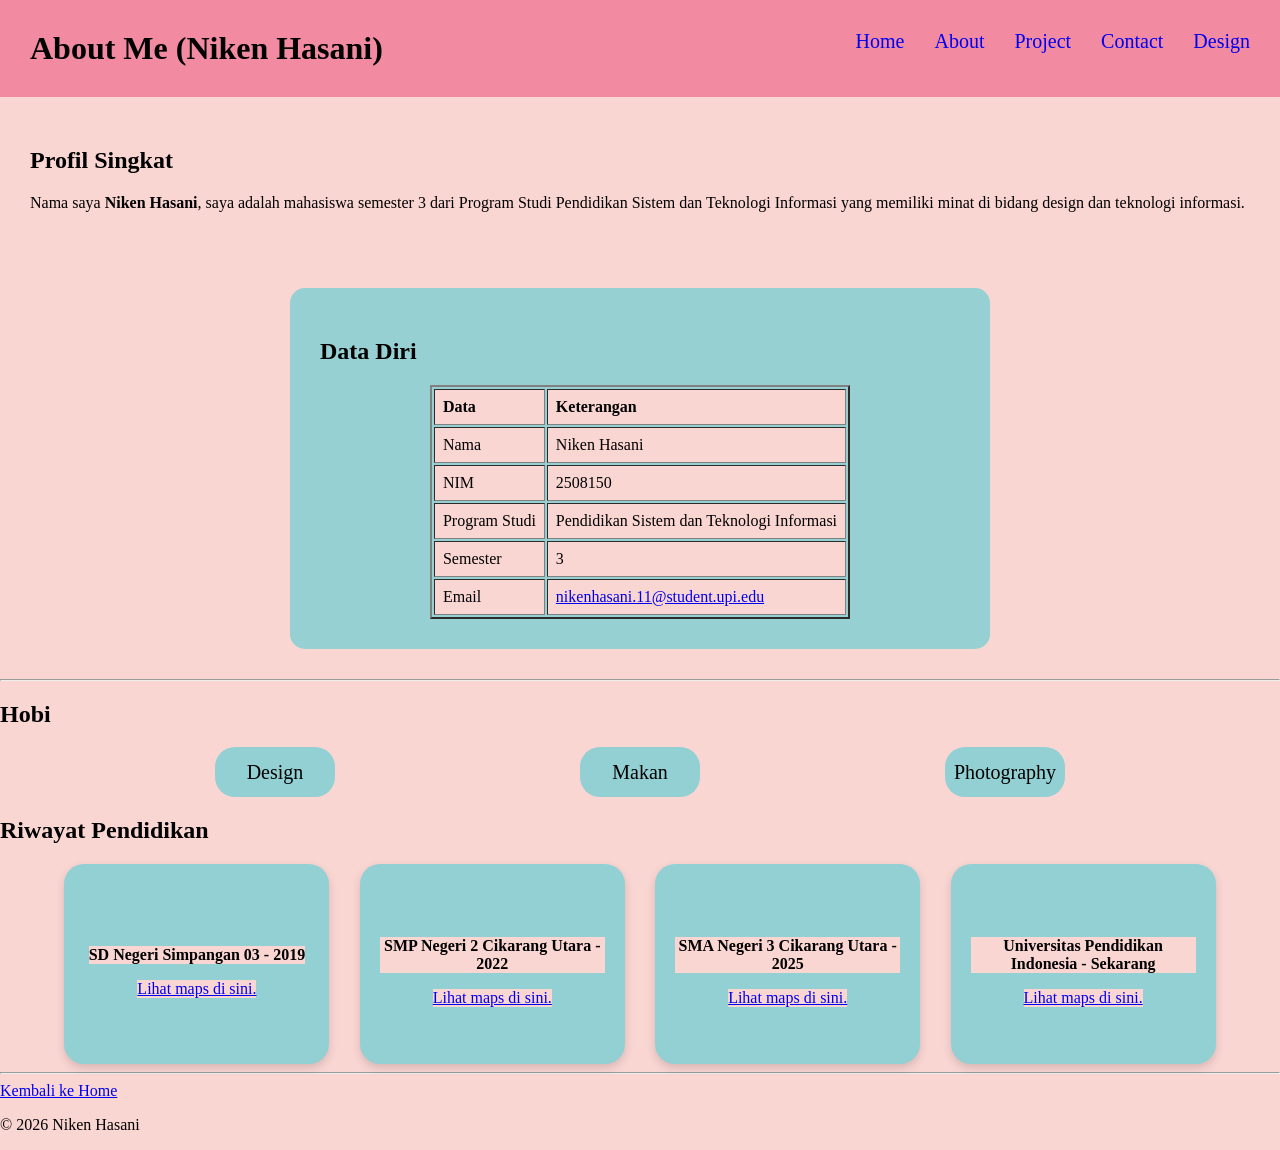
==== commit 5a1f0c5b: "menmabah style.css" ====
--- a/about.html
+++ b/about.html
@@ -1,73 +1,121 @@
 <!doctype html>
 <html lang="id">
-  <head>
+<head>
     <meta charset="UTF-8" />
     <title>Niken Hasani's Profile</title>
+    <link rel="stylesheet" href="style.css" />
   </head>
 
   <body>
+    <div class="header">
     <h1>About Me (Niken Hasani)</h1>
+    </div>
     <nav>
-      <a href="index.html">Home</a> | <a href="about.html">About</a> |
-      <a href="project.html">Project</a> | <a href="contact.html">Contact</a> |
-      <a href="katalog.html">Katalog</a>
+      <div class="navbar">
+      <a href="index.html">Home</a> 
+      <a href="about.html">About</a>
+      <a href="project.html">Project</a> 
+      <a href="contact.html">Contact</a>
+      <a href="design.html">Design</a>
+      </div>
     </nav>
-    <hr />
+
+    <div class="profil">
     <h2>Profil Singkat</h2>
     <p>
-      Nama saya <strong>Niken Hasani</strong>, saya adalah mahasiswa semester 3
-      dari Program Studi Pendidikan Sistem dan Teknologi Informasi yang memiliki
-      minat di bidang design dan teknologi informasi.
+      Nama saya <strong>Niken Hasani</strong>, saya adalah mahasiswa
+      semester 3 dari Program Studi Pendidikan Sistem dan Teknologi
+      Informasi yang memiliki minat di bidang design dan teknologi
+      informasi.
     </p>
-    <p>
-      Saya harap website yang saya buat dapat berguna, bermanfaat dan mudah
-      digunakan.
-    </p>
+    </div>
+
+    <div class="data-diri">
     <h2>Data Diri</h2>
     <table border="2" cellpadding="8">
       <tr>
         <td><strong>Data</strong></td>
         <td><strong>Keterangan</strong></td>
       </tr>
+
       <tr>
         <td>Nama</td>
         <td>Niken Hasani</td>
       </tr>
+
       <tr>
         <td>NIM</td>
         <td>2508150</td>
       </tr>
+
       <tr>
         <td>Program Studi</td>
         <td>Pendidikan Sistem dan Teknologi Informasi</td>
       </tr>
+
       <tr>
         <td>Semester</td>
         <td>3</td>
       </tr>
+
       <tr>
         <td>Email</td>
         <td>
-          <a href="mailto:nikenhasani.11@student.upi.edu"
-            >nikenhasani.11@student.upi.edu</a
-          >
+          <a href="mailto:nikenhasani.11@student.upi.edu">nikenhasani.11@student.upi.edu</a>
         </td>
       </tr>
     </table>
-    <h2>Hobi</h2>
-    <ol>
-      <li>Design</li>
-      <li>Makan</li>
-      <li>Photography</li>
-    </ol>
+    </div>
+    <hr />
+
+<div class="header-hobi">
+<h2>Hobi</h2>
+<div class="hobi-container">
+    <div class="hobi">
+        Design
+    </div>
+    <div class="hobi">
+        Makan
+    </div>
+    <div class="hobi">
+        Photography
+    </div>
+</div>
+
     <h2>Riwayat Pendidikan</h2>
-    <ul>
-      <li>SD Negeri Simpangan 03 - 2019</li>
-      <li>SMP Negeri 2 Cikarang Utara - 2022</li>
-      <li>SMA Negeri 3 Cikarang Utara - 2025</li>
-      <li>Universitas Pendidikan Indonesia - Sekarang</li>
-    </ul>
-    <hr />
+
+<div class="pendidikan-container">
+
+    <div class="pendidikan-card">
+        <p><strong>SD Negeri Simpangan 03 - 2019</strong></p>
+        <a href="https://maps.app.goo.gl/Uy7RKcEX3mRNWRh98?g_st=aw">
+            Lihat maps di sini.
+        </a>
+    </div>
+
+    <div class="pendidikan-card">
+        <p><strong>SMP Negeri 2 Cikarang Utara - 2022</strong></p>
+        <a href="https://maps.app.goo.gl/xybFHa2CuqzThyc27?g_st=aw">
+            Lihat maps di sini.
+        </a>
+    </div>
+
+    <div class="pendidikan-card">
+        <p><strong>SMA Negeri 3 Cikarang Utara - 2025</strong></p>
+        <a href="https://maps.app.goo.gl/1P2oih7o427ss2G48?g_st=aw">
+            Lihat maps di sini.
+        </a>
+    </div>
+
+    <div class="pendidikan-card">
+        <p><strong>Universitas Pendidikan Indonesia - Sekarang</strong></p>
+        <a href="https://maps.app.goo.gl/XndsQx4kDmjdPxGY7?g_st=aw">
+            Lihat maps di sini.
+        </a>
+    </div>
+</div>
+<hr />
+
     <a href="home.html">Kembali ke Home</a>
     <p>© 2026 Niken Hasani</p>
   </body>
--- a/style.css
+++ b/style.css
@@ -0,0 +1,454 @@
+* {
+    box-sizing: border-box;
+    background-color: #fad6d3 
+}
+
+body {
+    margin: 0;
+}
+
+.header {
+    padding: 30px;
+    background-color: #f28aa1;
+    box-shadow: 0 2px 4px rgba(0, 0, 0, 0.1);
+}
+
+.header h1 {
+    margin: 0;
+    background-color: #f28aa1
+}
+
+nav {
+    position: absolute;
+    top: 30px;
+    right: 30px;
+    background-color: #f28aa1
+}
+
+.navbar {
+    display: flex;
+    gap: 30px;
+    background-color: #f28aa1
+}
+
+nav a {
+    text-decoration: none;
+    font-size: 20px;
+    background-color: #f28aa1
+}
+
+nav a:hover {
+    background-color: #e7ae75;
+    color: white;
+}
+
+h1 {
+    animation: muncul 1s ease;
+}
+
+@keyframes muncul {
+    from {
+        opacity: 0;
+    }
+
+    to {
+        opacity: 1;
+    }
+}
+
+.profil{
+    padding: 30px;
+    margin-left: auto;
+}
+
+.data-diri {
+    background-color: #96d0d2;
+    width: 700px;
+    margin: 30px auto;
+    padding: 30px;
+    border-radius: 15px;
+}
+
+.data-diri table {
+    background-color: #96d0d2;
+    margin: 0 auto;
+}
+
+.data-diri h2 {
+    background-color: #96d0d2;
+}
+
+.hobi-container {
+    display: flex;
+    justify-content: center;
+    gap: 30px;
+    justify-content: space-evenly;
+}
+
+.hobi {
+    width: 120px;
+    height: 50px;
+    background-color: #92d0d4;
+    border-radius: 20px;
+    display: flex;
+    justify-content: center;
+    align-items: center;
+    font-size: 20px;
+}
+
+.pendidikan-container {
+    display: flex;
+    justify-content: space-evenly;
+    width: 90%;
+    gap: 30px;
+    margin-left: auto;
+    margin-right: auto;
+}
+
+.pendidikan-card {
+    width: 23%;
+    height: 200px;
+    background-color: #92d0d4;
+    border-radius: 20px;
+    box-shadow: 0 4px 10px rgba(0, 0, 0, 0.15);
+    transition: 0.3s;
+
+    display: flex;
+    flex-direction: column;
+    justify-content: center;
+    align-items: center;
+
+    text-align: center;
+    box-sizing: border-box;
+    padding: 20px;
+}
+
+.pendidikan-card:hover {
+  transform: translateY(-8px);
+  box-shadow: 0 8px 18px rgba(0, 0, 0, 0.2);
+}
+
+.about-content {
+    display: flex;
+    align-items: flex-start;
+    gap: 40px;
+    margin-top: 30px;
+}
+
+.about-content img {
+    width: 250px;
+    height: auto;
+}
+
+.deskripsi {
+    flex: 1;
+}
+
+.deskripsi p {
+    text-align: justify;
+    line-height: 1.8;
+    margin-top: 0;
+}
+
+/* Animasi muncul dari bawah ke atas */
+@keyframes munculDariBawah {
+    from {
+        opacity: 0;
+        transform: translateY(50px);
+    }
+
+    to {
+        opacity: 1;
+        transform: translateY(0);
+    }
+}
+
+/* Foto */
+.about-content img {
+    width: 250px;
+    height: auto;
+    animation: munculDariBawah 1s ease-out forwards;
+}
+
+/* Teks deskripsi */
+.deskripsi {
+    flex: 1;
+    animation: munculDariBawah 1s ease-out 0.3s forwards;
+    opacity: 0;
+}
+
+.deskripsi p {
+    text-align: justify;
+    line-height: 1.8;
+    flex: 1;
+    margin-top: 80px;
+    font-size: 20px;
+}
+
+.pelajari {
+    padding: 40px;
+}
+
+.pelajari h2 {
+    text-align: center;
+    margin-bottom: 30px;
+}
+
+.pelajari-container {
+    display: flex;
+    justify-content: space-evenly;
+    gap: 20px;
+}
+
+.pelajari-card {
+    width: 200px;
+    padding: 25px;
+    background-color: #96d0d2;
+    border-radius: 15px;
+    text-align: center;
+    box-shadow: 0 5px 15px rgba(0, 0, 0, 0.1);
+}
+
+.pelajari-card h3 {
+    margin-bottom: 10px;
+}
+
+.pelajari-card p {
+    font-size: 14px;
+}
+
+.learning{
+    padding: 30px;
+    margin-left: auto;
+}
+
+.kontak{
+    padding: 30px;
+    margin-left: auto;
+}
+
+.pesan {
+    background-color: #96d0d2;
+    width: 500px;
+    margin: 30px auto;
+    padding: 20px;
+    border-radius: 15px;
+}
+
+.pesan table {
+    background-color: #96d0d2;
+    margin: 0 auto;
+    width: 400px;
+}
+
+.pesan h2 {
+    background-color: #96d0d2;
+}
+
+.project{
+    padding: 30px;
+    margin-left: auto;
+}
+
+.project {
+    padding: 40px;
+}
+
+.project h2 {
+    text-align: center;
+    margin-bottom: 30px;
+}
+
+.project-container {
+    display: flex;
+    flex-wrap: wrap;
+    justify-content: space-evenly;
+    gap: 20px;
+}
+
+.project-card {
+    width: 500px;
+    padding: 20px;
+    background-color: #96d0d2;
+    border-radius: 15px;
+    text-align: center;
+    box-shadow: 0 5px 15px rgba(0, 0, 0, 0.1);
+    transition: 0.3s;
+}
+
+.project-card:hover {
+  transform: translateY(-8px);
+  box-shadow: 0 8px 18px rgba(0, 0, 0, 0.2);
+}
+
+.project-card h3 {
+    margin-bottom: 10px;
+}
+
+.project-card p {
+    font-size: 14px;
+}
+
+.projek{
+    padding: 30px;
+    margin-left: auto;
+}
+
+.project-content {
+    display: flex;
+    flex-direction: column;
+    align-items: center;
+    gap: 30px;
+    width: 100%;
+}
+
+.project {
+    width: 100%;
+}
+
+.teknologi,
+.ringkasan {
+    flex-basis:100%;
+    width: 50%;
+}
+
+.teknologi{
+    padding: 30px;
+    margin-left: auto;
+}
+
+.teknologi {
+  padding: 30px;
+  background-color: #f8d4d4;
+}
+
+.teknologi h2 {
+  margin-bottom: 25px;
+}
+
+.teknologi-container {
+  display: flex;
+  gap: 20px;
+  flex-wrap: wrap;
+  justify-content: space-evenly;
+}
+
+.teknologi-card {
+  width: 180px;
+  padding: 20px;
+  background-color: #92d0d4;
+  border-radius: 12px;
+  text-align: center;
+  box-shadow: 0 4px 10px rgba(0, 0, 0, 0.15);
+}
+
+
+.teknologi-card h3 {
+  margin-bottom: 10px;
+}
+
+.teknologi-card p {
+  margin: 0;
+  color: #555;
+}
+
+.ringkasan {
+    background-color: #f8d4d4;
+    width: 100px;
+    margin: 30px auto;
+    padding: 30px;
+    border-radius: 12px;
+}
+
+.ringkasan table {
+    background-color: #96d0d2;
+    margin: 0 auto;
+    padding: 50px;
+}
+
+.poster h2{
+    padding: 30px;
+    margin-left: auto;
+}
+
+.poster-content{
+  display: flex;
+  gap: 20px;
+  flex-wrap: wrap;
+  justify-content: space-between;
+  margin-left: 30px;
+  transition: 0.3s;
+}
+
+.infografis h2{
+    padding: 30px;
+    margin-left: auto;
+}
+
+.infografis-content{
+  display: flex;
+  gap: 20px;
+  flex-wrap: wrap;
+  justify-content: space-between;
+  margin-left: 30px;
+}
+
+.raya h2{
+    padding: 30px;
+    margin-left: auto;
+}
+
+.raya-content{
+  display: flex;
+  gap: 20px;
+  flex-wrap: wrap;
+  justify-content: space-between;
+  margin-left: 30px;
+}
+
+.card h2{
+    padding: 30px;
+    margin-left: auto;
+}
+
+.card-content{
+  display: flex;
+  gap: 20px;
+  flex-wrap: wrap;
+  justify-content: space-between;
+  margin-left: 30px;
+}
+
+.banner h2{
+    padding: 30px;
+    margin-left: auto;
+}
+
+.banner-content{
+  display: flex;
+  gap: 20px;
+  flex-wrap: wrap;
+  justify-content: space-between;
+  margin-left: 30px;
+}
+
+/* Semua gambar di bagian portfolio */
+.poster-content img,
+.infografis-content img,
+.raya-content img,
+.card-content img,
+.banner-content img {
+  transition: all 0.4s ease;
+  cursor: pointer;
+  border-radius: 5px;
+}
+
+/* Saat kursor menyentuh foto */
+.poster-content img:hover,
+.infografis-content img:hover,
+.raya-content img:hover,
+.card-content img:hover,
+.banner-content img:hover {
+  transform: scale(1.08) translateY(-10px);
+  box-shadow: 0 15px 30px rgba(0, 0, 0, 0.3);
+}
